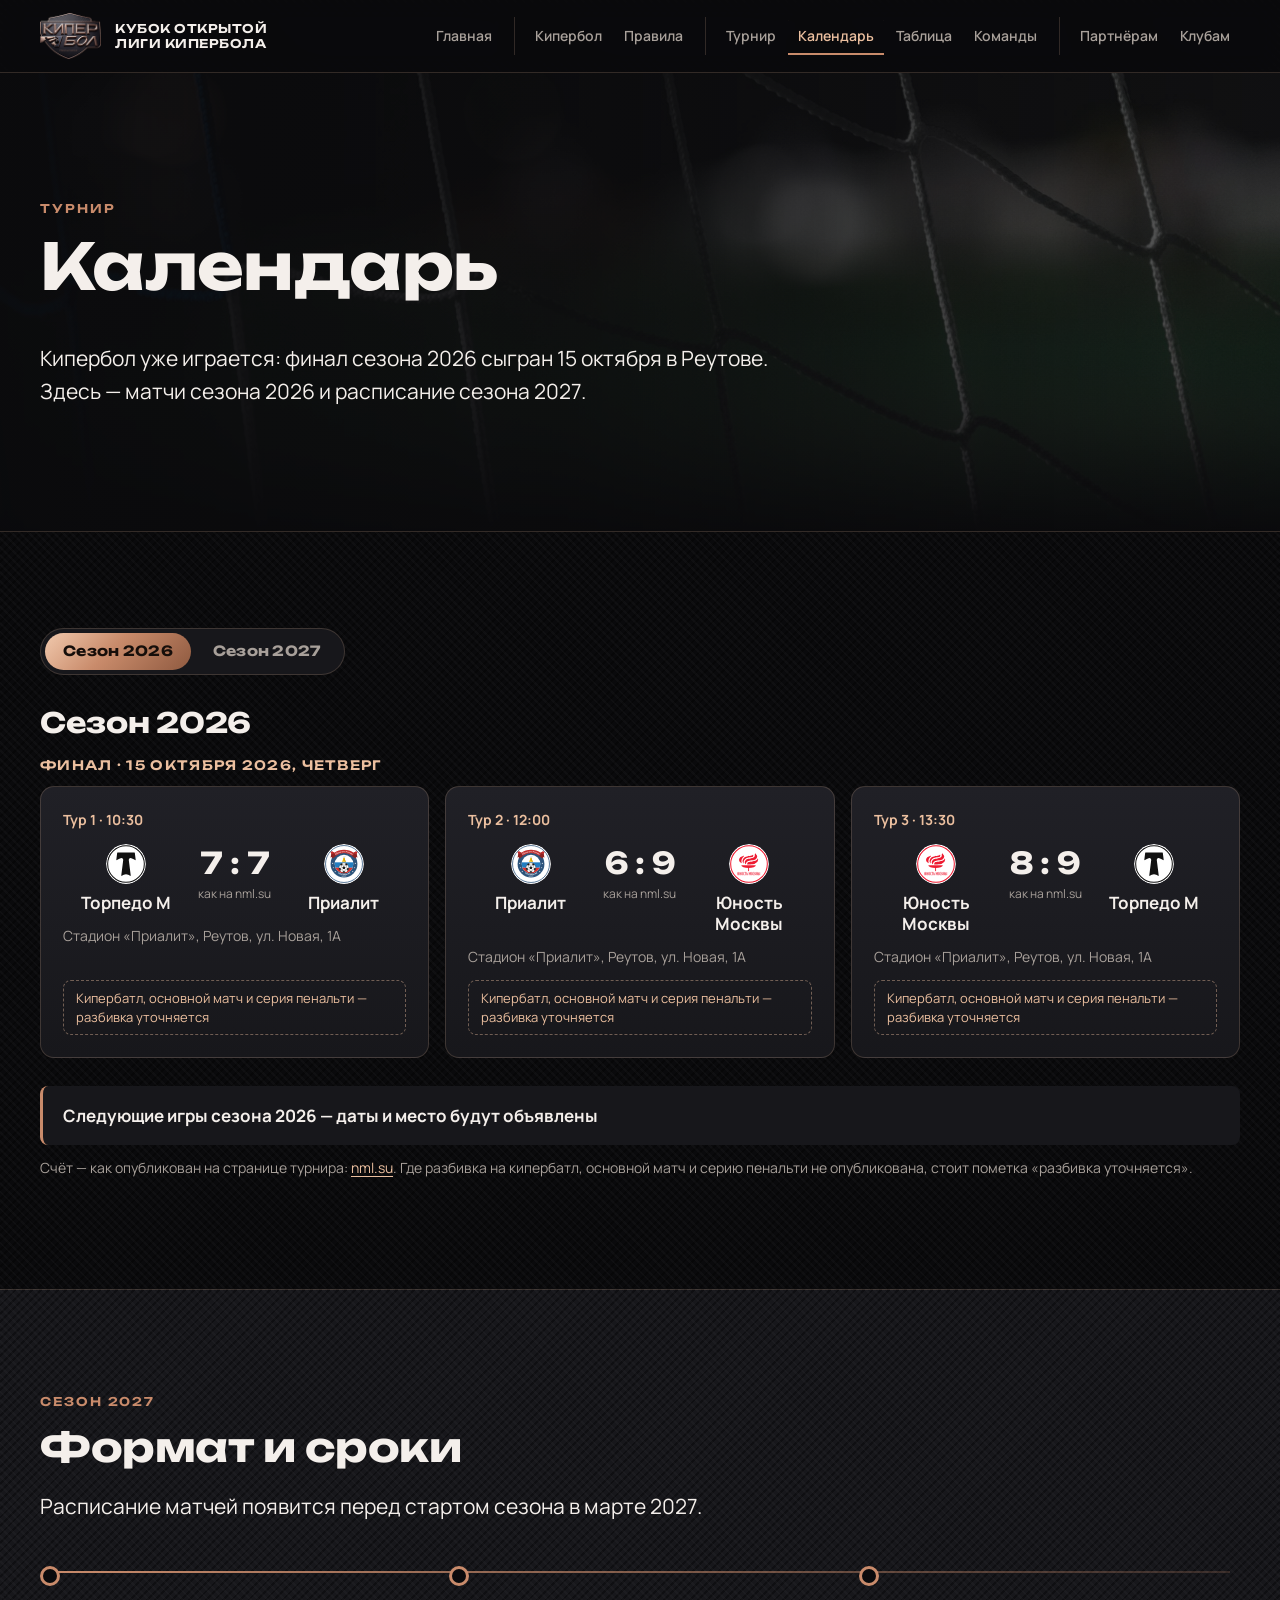
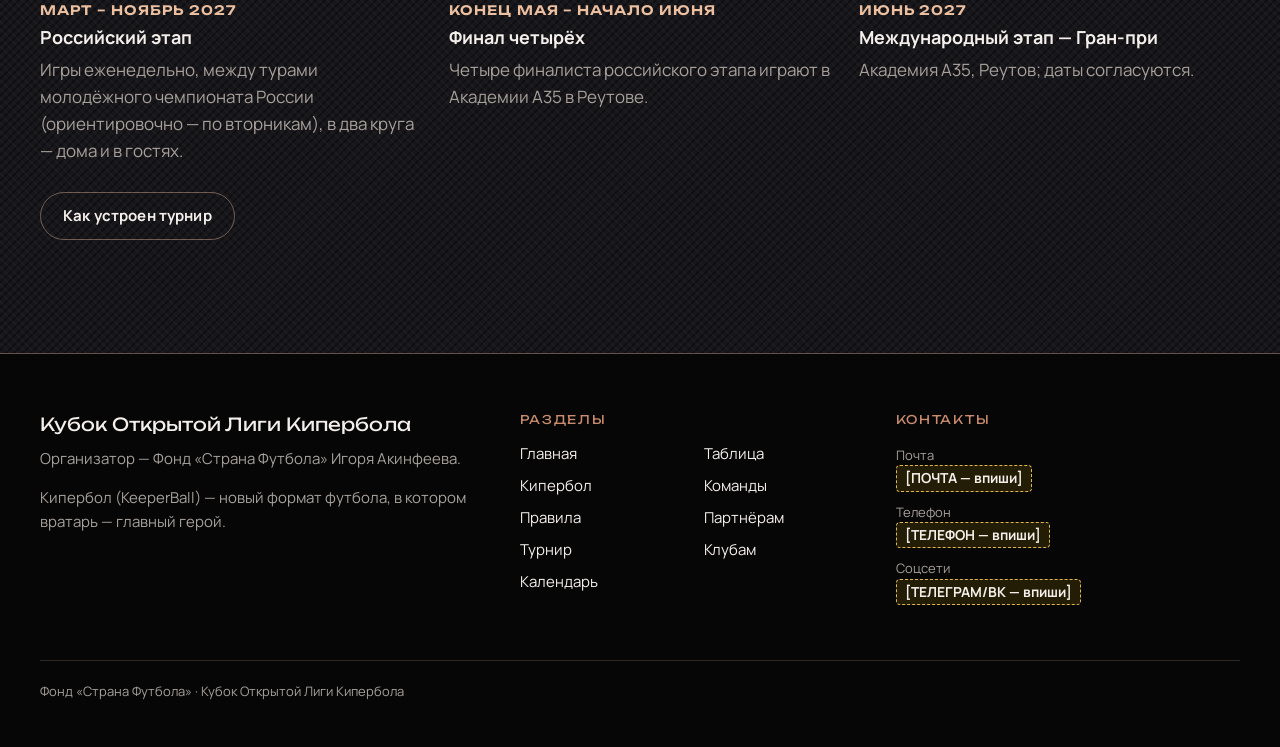
==== kalendar.html @ 888daa59 "Сайт турнира «Кубок Открытой Лиги Кипербола»" ====
<!doctype html>
<html lang="ru">
<head>
  <meta charset="utf-8">
  <meta name="viewport" content="width=device-width, initial-scale=1">
  <title>Календарь | Кубок Открытой Лиги Кипербола</title>
  <meta name="description" content="Календарь матчей: сезон 2026 — финал 15 октября 2026 в Реутове; сезон 2027 — российский этап с марта 2027.">
  <meta name="theme-color" content="#0a0a0c">
  <link rel="icon" type="image/png" href="assets/brand/favicon.png">
  <link rel="preconnect" href="https://fonts.googleapis.com">
  <link rel="preconnect" href="https://fonts.gstatic.com" crossorigin>
  <link rel="stylesheet" href="https://fonts.googleapis.com/css2?family=Manrope:wght@400;500;600;700;800&family=Unbounded:wght@500;600;700&display=swap">
  <link rel="stylesheet" href="assets/css/site.css">
  <link rel="stylesheet" href="assets/css/pages/kalendar.css">
  <script>document.documentElement.classList.add("js");</script>
</head>
<body>
<a class="skip-link" href="#main">К содержимому</a>
<!-- header:start -->
<header class="site-header">
  <div class="wrap site-header__inner">
    <a class="site-brand" href="index.html">
      <img src="assets/brand/shield-small.png" alt="Кипербол" width="61" height="46">
      <span class="site-brand__text">Кубок Открытой<br>Лиги Кипербола</span>
    </a>
    <button class="site-nav__toggle" type="button" aria-expanded="false" aria-controls="site-nav">
      <span class="site-nav__toggle-icon" aria-hidden="true"></span>
      <span>Меню</span>
    </button>
    <nav class="site-nav" id="site-nav" aria-label="Основное меню">
      <ul class="site-nav__list">
        <li><a href="index.html">Главная</a></li>
        <li class="site-nav__label" aria-hidden="true">Кипербол: концепция и правила</li>
        <li class="site-nav__group-start"><a href="kiperbol.html">Кипербол</a></li>
        <li><a href="pravila.html">Правила</a></li>
        <li class="site-nav__label" aria-hidden="true">Турнир</li>
        <li class="site-nav__group-start"><a href="turnir.html">Турнир</a></li>
        <li><a href="kalendar.html" aria-current="page">Календарь</a></li>
        <li><a href="tablitsa.html">Таблица</a></li>
        <li><a href="komandy.html">Команды</a></li>
        <li class="site-nav__label" aria-hidden="true">Партнёрам и клубам</li>
        <li class="site-nav__group-start"><a href="partneram.html">Партнёрам</a></li>
        <li><a href="klubam.html">Клубам</a></li>
      </ul>
    </nav>
  </div>
</header>
<!-- header:end -->

<main id="main">

  <section class="page-hero">
    <div class="page-hero__media">
      <img src="assets/photos/goal-net.jpg" alt="Футбольные ворота и сетка" width="1920" height="1280">
    </div>
    <div class="wrap">
      <p class="eyebrow">Турнир</p>
      <h1>Календарь</h1>
      <p class="lead">Кипербол уже играется: финал сезона 2026 сыгран 15 октября в Реутове. Здесь — матчи сезона 2026 и расписание сезона 2027.</p>
    </div>
  </section>

  <section class="section" aria-labelledby="calendar-title">
    <div class="wrap">
      <h2 class="visually-hidden" id="calendar-title">Матчи по сезонам</h2>
      <div class="season-switch-slot" id="season-switch"></div>
      <div class="calendar" id="calendar" aria-live="polite">
        <noscript><p class="empty-state"><strong>Нужен JavaScript</strong>Для отображения календаря включите JavaScript в браузере.</p></noscript>
      </div>
    </div>
  </section>

  <section class="section section--surface" aria-labelledby="format-title">
    <div class="wrap">
      <div class="section__head">
        <p class="eyebrow">Сезон 2027</p>
        <h2 class="section__title" id="format-title">Формат и сроки</h2>
        <p class="lead">Расписание матчей появится перед стартом сезона в марте 2027.</p>
      </div>
      <ol class="timeline timeline--row" style="--steps: 3">
        <li class="timeline__item">
          <span class="timeline__date">Март – ноябрь 2027</span>
          <span class="timeline__title">Российский этап</span>
          <p class="timeline__text">Игры еженедельно, между турами молодёжного чемпионата России (ориентировочно — по вторникам), в два круга — дома и в гостях.</p>
        </li>
        <li class="timeline__item">
          <span class="timeline__date">Конец мая – начало июня</span>
          <span class="timeline__title">Финал четырёх</span>
          <p class="timeline__text">Четыре финалиста российского этапа играют в Академии А35 в Реутове.</p>
        </li>
        <li class="timeline__item">
          <span class="timeline__date">Июнь 2027</span>
          <span class="timeline__title">Международный этап — Гран-при</span>
          <p class="timeline__text">Академия А35, Реутов; даты согласуются.</p>
        </li>
      </ol>
      <p class="section__more"><a class="btn btn--ghost" href="turnir.html">Как устроен турнир</a></p>
    </div>
  </section>

</main>

<!-- footer:start -->
<footer class="site-footer">
  <div class="wrap">
    <div class="site-footer__grid">
      <div>
        <p class="site-footer__title">Кубок Открытой Лиги Кипербола</p>
        <p>Организатор — Фонд «Страна Футбола» Игоря Акинфеева.</p>
        <p>Кипербол (KeeperBall) — новый формат футбола, в котором вратарь — главный герой.</p>
      </div>
      <nav aria-label="Меню в подвале">
        <p class="site-footer__heading">Разделы</p>
        <ul class="site-footer__menu">
          <li><a href="index.html">Главная</a></li>
          <li><a href="kiperbol.html">Кипербол</a></li>
          <li><a href="pravila.html">Правила</a></li>
          <li><a href="turnir.html">Турнир</a></li>
          <li><a href="kalendar.html">Календарь</a></li>
          <li><a href="tablitsa.html">Таблица</a></li>
          <li><a href="komandy.html">Команды</a></li>
          <li><a href="partneram.html">Партнёрам</a></li>
          <li><a href="klubam.html">Клубам</a></li>
        </ul>
      </nav>
      <div>
        <p class="site-footer__heading">Контакты</p>
        <dl class="site-footer__contacts">
          <dt>Почта</dt>
          <dd><a data-contact="email" class="placeholder">[ПОЧТА — впиши]</a></dd>
          <dt>Телефон</dt>
          <dd><a data-contact="phone" class="placeholder">[ТЕЛЕФОН — впиши]</a></dd>
          <dt>Соцсети</dt>
          <dd><a data-contact="social" class="placeholder">[ТЕЛЕГРАМ/ВК — впиши]</a></dd>
        </dl>
      </div>
    </div>
    <p class="site-footer__bottom">Фонд «Страна Футбола» · Кубок Открытой Лиги Кипербола</p>
  </div>
</footer>
<!-- footer:end -->

<script src="data/site-data.js"></script>
<script src="assets/js/site.js"></script>
<script src="assets/js/tournament.js"></script>
<script>
(function () {
  if (!window.KB || !KB.initSeasonView) return;
  KB.initSeasonView(document.getElementById("season-switch"), document.getElementById("calendar"), function (box, season) {
    var body = KB.el("div");
    box.appendChild(KB.el("h3", { class: "calendar__season" }, season.title));
    box.appendChild(body);
    KB.renderCalendar(body, season);
  });
})();
</script>
</body>
</html>
---- assets/css/site.css ----
/* ==========================================================================
   Кубок Открытой Лиги Кипербола — общий стиль сайта
   «Чёрный карбон + медь (розовое золото)».
   Страницы пользуются только токенами и классами отсюда; свои стили —
   в assets/css/pages/<страница>.css (подключается после этого файла).
   ========================================================================== */

/* ---------- Токены ---------- */
:root {
  --c-bg: #0a0a0c;
  --c-surface: #17171b;
  --c-surface-2: #202026;
  --c-copper: #c98b6b;
  --c-copper-light: #ebbf9f;
  --c-copper-dark: #8f5a40;
  --c-text: #f4efeb;
  --c-muted: #a8a09a;
  --c-line: rgba(235, 191, 159, 0.18);
  --c-line-strong: rgba(235, 191, 159, 0.42);
  --c-on-copper: #160e0a;

  --g-copper: linear-gradient(135deg, #f1c9ad 0%, #c98b6b 45%, #8f5a40 100%);
  --g-carbon:
    repeating-linear-gradient(45deg, rgba(255,255,255,0.025) 0 2px, transparent 2px 6px),
    repeating-linear-gradient(-45deg, rgba(0,0,0,0.35) 0 2px, transparent 2px 6px);

  --font-display: "Unbounded", "Arial Black", "Helvetica Neue", Arial, sans-serif;
  --font-body: "Manrope", -apple-system, BlinkMacSystemFont, "Segoe UI", Roboto, Arial, sans-serif;

  --wrap: 1200px;
  --gutter: clamp(16px, 4vw, 40px);
  --radius: 14px;
  --radius-sm: 8px;
  --header-h: 72px;
  --shadow: 0 18px 40px rgba(0, 0, 0, 0.45);
}

/* ---------- База ---------- */
*, *::before, *::after { box-sizing: border-box; }

html {
  -webkit-text-size-adjust: 100%;
  scroll-behavior: smooth;
  scroll-padding-top: calc(var(--header-h) + 16px);
}

body {
  margin: 0;
  min-height: 100vh;
  background-color: var(--c-bg);
  background-image: var(--g-carbon);
  color: var(--c-text);
  font-family: var(--font-body);
  font-size: 17px;
  line-height: 1.6;
}

img, svg { max-width: 100%; height: auto; }
img { display: block; }

a { color: var(--c-copper-light); text-underline-offset: 3px; }
a:hover { color: #fff; }
:focus-visible { outline: 2px solid var(--c-copper-light); outline-offset: 3px; border-radius: 4px; }

h1, h2, h3, h4 {
  font-family: var(--font-display);
  font-weight: 700;
  line-height: 1.15;
  margin: 0 0 0.6em;
  letter-spacing: -0.01em;
  overflow-wrap: break-word;
}
h1 { font-size: clamp(30px, 6vw, 64px); }
h2 { font-size: clamp(24px, 3.6vw, 40px); }
h3 { font-size: clamp(18px, 2vw, 22px); }
p { margin: 0 0 1em; }
ul, ol { padding-left: 1.2em; }

.skip-link {
  position: absolute; left: 16px; top: -60px; z-index: 100;
  padding: 10px 16px; background: var(--c-copper); color: var(--c-on-copper);
  border-radius: var(--radius-sm); text-decoration: none; font-weight: 700;
}
.skip-link:focus { top: 12px; }

.visually-hidden {
  position: absolute !important; width: 1px; height: 1px; overflow: hidden;
  clip: rect(0 0 0 0); white-space: nowrap;
}

/* ---------- Каркас ---------- */
.wrap {
  width: 100%;
  max-width: calc(var(--wrap) + 2 * var(--gutter));
  margin: 0 auto;
  padding-left: var(--gutter);
  padding-right: var(--gutter);
}

.section { padding: clamp(48px, 8vw, 96px) 0; position: relative; }
.section + .section { border-top: 1px solid var(--c-line); }
.section--surface { background: var(--c-surface); background-image: var(--g-carbon); }
.section__title { margin-bottom: 0.5em; }
.section__head { max-width: 760px; margin-bottom: clamp(24px, 4vw, 40px); }
.section__more { margin-top: 28px; }

.eyebrow {
  display: inline-block;
  margin: 0 0 12px;
  font-family: var(--font-display);
  font-size: 12px;
  font-weight: 600;
  letter-spacing: 0.16em;
  text-transform: uppercase;
  color: var(--c-copper);
}

.lead { font-size: clamp(18px, 2vw, 21px); line-height: 1.55; color: var(--c-text); max-width: 760px; }
.muted { color: var(--c-muted); }
.nowrap { white-space: nowrap; }
.copper { color: var(--c-copper-light); }

/* ---------- Шапка ---------- */
.site-header {
  position: sticky; top: 0; z-index: 50;
  background: rgba(10, 10, 12, 0.92);
  -webkit-backdrop-filter: blur(10px);
  backdrop-filter: blur(10px);
  border-bottom: 1px solid var(--c-line);
}
.site-header__inner {
  display: flex; align-items: center; gap: 20px;
  min-height: var(--header-h);
}
.site-brand {
  display: flex; align-items: center; gap: 14px;
  flex-shrink: 0;
  color: var(--c-text); text-decoration: none;
}
.site-brand img { display: block; width: auto; height: 46px; flex-shrink: 0; }
.site-brand__text {
  font-family: var(--font-display); font-size: 12px; font-weight: 600;
  line-height: 1.25; letter-spacing: 0.04em; text-transform: uppercase;
}
.site-brand:hover { color: var(--c-copper-light); }

.site-nav { margin-left: auto; }
.site-nav__list {
  display: flex; align-items: center; flex-wrap: wrap; justify-content: flex-end;
  gap: 2px; margin: 0; padding: 0; list-style: none;
}
.site-nav__list a {
  display: block; padding: 8px 10px; border-radius: 6px;
  color: var(--c-muted); text-decoration: none;
  font-size: 14px; font-weight: 600; white-space: nowrap;
}
.site-nav__list a:hover { color: var(--c-text); background: var(--c-surface-2); }
.site-nav__list a[aria-current="page"] { color: var(--c-copper-light); box-shadow: inset 0 -2px 0 var(--c-copper); border-radius: 6px 6px 0 0; }
.site-nav__group-start { margin-left: 10px; padding-left: 10px; border-left: 1px solid var(--c-line); }
.site-nav__label { display: none; }

.site-nav__toggle {
  display: none;
  margin-left: auto;
  align-items: center; gap: 10px;
  min-height: 44px; padding: 8px 14px;
  background: transparent; color: var(--c-text);
  border: 1px solid var(--c-line-strong); border-radius: var(--radius-sm);
  font: 600 14px/1 var(--font-body); cursor: pointer;
}
.site-nav__toggle-icon,
.site-nav__toggle-icon::before,
.site-nav__toggle-icon::after {
  display: block; width: 18px; height: 2px; background: currentColor; border-radius: 2px;
  transition: transform 0.2s ease, opacity 0.2s ease;
}
.site-nav__toggle-icon { position: relative; }
.site-nav__toggle-icon::before, .site-nav__toggle-icon::after { content: ""; position: absolute; left: 0; }
.site-nav__toggle-icon::before { top: -6px; }
.site-nav__toggle-icon::after { top: 6px; }
.site-nav__toggle[aria-expanded="true"] .site-nav__toggle-icon { background: transparent; }
.site-nav__toggle[aria-expanded="true"] .site-nav__toggle-icon::before { transform: translateY(6px) rotate(45deg); }
.site-nav__toggle[aria-expanded="true"] .site-nav__toggle-icon::after { transform: translateY(-6px) rotate(-45deg); }

@media (max-width: 1180px) {
  .site-brand__text { display: none; }
}

/* Меню сворачивается в кнопку. Без JS (.js нет на <html>) меню остаётся раскрытым списком. */
@media (max-width: 980px) {
  .js .site-nav__toggle { display: inline-flex; }
  .site-brand__text { display: block; }
  .site-header__inner { flex-wrap: wrap; }
  .site-nav { width: 100%; margin-left: 0; }
  .js .site-nav { display: none; padding-bottom: 16px; }
  .js .site-nav.is-open { display: block; }
  .site-nav__list { display: block; }
  .site-nav__list a { padding: 12px 8px; font-size: 16px; border-bottom: 1px solid var(--c-line); border-radius: 0; }
  .site-nav__list a[aria-current="page"] { box-shadow: inset 3px 0 0 var(--c-copper); padding-left: 14px; border-radius: 0; }
  .site-nav__group-start { margin: 0; padding: 0; border: 0; }
  .site-nav__label {
    display: block; padding: 18px 8px 6px;
    font-family: var(--font-display); font-size: 11px; letter-spacing: 0.16em;
    text-transform: uppercase; color: var(--c-copper);
  }
}
@media (max-width: 420px) {
  .site-brand__text { font-size: 10px; }
  .site-brand img { height: 38px; }
}

/* ---------- Первый экран страницы ---------- */
.page-hero {
  position: relative;
  overflow: hidden;
  padding: clamp(56px, 10vw, 120px) 0 clamp(48px, 8vw, 96px);
  background-color: var(--c-bg);
  border-bottom: 1px solid var(--c-line);
  isolation: isolate;
}
.page-hero__media {
  position: absolute; inset: 0; z-index: -2;
  background-color: #121214;
}
.page-hero__media img { width: 100%; height: 100%; object-fit: cover; opacity: 0.55; }
.page-hero::after {
  content: ""; position: absolute; inset: 0; z-index: -1;
  background:
    linear-gradient(90deg, rgba(10,10,12,0.96) 0%, rgba(10,10,12,0.82) 45%, rgba(10,10,12,0.35) 100%),
    linear-gradient(0deg, rgba(10,10,12,1) 0%, rgba(10,10,12,0) 40%);
}
.page-hero h1 { max-width: 16ch; }
.page-hero .lead { margin-bottom: 28px; }
.page-hero__actions { display: flex; flex-wrap: wrap; gap: 12px; }

/* ---------- Сетка ---------- */
.grid { display: grid; gap: clamp(16px, 2.4vw, 28px); grid-template-columns: 1fr; }
@media (min-width: 640px) {
  .grid--2, .grid--3, .grid--4 { grid-template-columns: repeat(2, minmax(0, 1fr)); }
}
@media (min-width: 980px) {
  .grid--3 { grid-template-columns: repeat(3, minmax(0, 1fr)); }
  .grid--4 { grid-template-columns: repeat(4, minmax(0, 1fr)); }
}

/* ---------- Карточка ---------- */
.card {
  position: relative;
  display: flex; flex-direction: column;
  padding: clamp(20px, 2.6vw, 30px);
  background: linear-gradient(180deg, var(--c-surface-2), var(--c-surface));
  border: 1px solid var(--c-line);
  border-radius: var(--radius);
  min-width: 0;
}
.card::before {
  content: ""; position: absolute; left: 0; top: 0; right: 0; height: 2px;
  background: var(--g-copper); border-radius: var(--radius) var(--radius) 0 0; opacity: 0.8;
}
.card__title { font-size: clamp(18px, 2vw, 21px); margin-bottom: 10px; }
.card__text { color: var(--c-muted); margin: 0 0 12px; }
.card__text:last-child { margin-bottom: 0; }
.card__link { margin-top: auto; padding-top: 12px; font-weight: 700; text-decoration: none; }
.card__link::after { content: " →"; }
.card ul { margin: 0 0 12px; color: var(--c-muted); }
a.card { text-decoration: none; color: inherit; transition: transform 0.2s ease, border-color 0.2s ease; }
a.card:hover { transform: translateY(-3px); border-color: var(--c-line-strong); }

/* ---------- Крупная цифра ---------- */
.stat { display: flex; flex-direction: column; gap: 6px; }
.stat__value {
  font-family: var(--font-display); font-weight: 700;
  font-size: clamp(36px, 6vw, 64px); line-height: 1;
  background: var(--g-copper); -webkit-background-clip: text; background-clip: text;
  color: var(--c-copper-light); -webkit-text-fill-color: transparent;
}
.stat__label { color: var(--c-muted); font-size: 15px; }

/* ---------- Паспорт (dl.facts > div > dt + dd) ---------- */
.facts { margin: 0; border-top: 1px solid var(--c-line); }
.facts > div {
  display: grid; grid-template-columns: minmax(120px, 34%) 1fr; gap: 16px;
  padding: 14px 0; border-bottom: 1px solid var(--c-line);
}
.facts dt { color: var(--c-muted); font-size: 15px; }
.facts dd { margin: 0; font-weight: 600; }
@media (max-width: 520px) {
  .facts > div { grid-template-columns: 1fr; gap: 2px; }
}

/* ---------- Выноска ---------- */
.callout {
  position: relative;
  margin: 0;
  padding: clamp(24px, 4vw, 44px);
  background: var(--c-surface);
  background-image: var(--g-carbon);
  border: 1px solid var(--c-line-strong);
  border-left: 4px solid var(--c-copper);
  border-radius: var(--radius);
  font-family: var(--font-display);
  font-size: clamp(18px, 2.4vw, 26px);
  line-height: 1.35;
}
.callout p:last-child { margin-bottom: 0; }
.callout cite, .callout small { display: block; margin-top: 14px; font: 500 14px/1.4 var(--font-body); color: var(--c-muted); font-style: normal; }

/* ---------- Шкала / таймлайн ---------- */
.timeline { list-style: none; margin: 0; padding: 0; position: relative; display: grid; gap: 18px; }
.timeline::before {
  content: ""; position: absolute; left: 9px; top: 6px; bottom: 6px; width: 2px;
  background: linear-gradient(180deg, var(--c-copper), rgba(201,139,107,0.15));
}
.timeline__item { position: relative; padding-left: 40px; }
.timeline__item::before {
  content: ""; position: absolute; left: 0; top: 4px; width: 20px; height: 20px;
  border-radius: 50%; background: var(--c-bg); border: 3px solid var(--c-copper);
}
.timeline__date {
  display: block; font-family: var(--font-display); font-size: 13px; font-weight: 600;
  letter-spacing: 0.08em; text-transform: uppercase; color: var(--c-copper-light);
}
.timeline__title { display: block; font-weight: 700; font-size: 18px; margin: 2px 0 4px; }
.timeline__text { color: var(--c-muted); margin: 0; }
@media (min-width: 980px) {
  .timeline--row { grid-template-columns: repeat(var(--steps, 3), minmax(0, 1fr)); gap: 28px; }
  .timeline--row::before { left: 10px; right: 10px; top: 9px; bottom: auto; width: auto; height: 2px;
    background: linear-gradient(90deg, var(--c-copper), rgba(201,139,107,0.2)); }
  .timeline--row .timeline__item { padding-left: 0; padding-top: 38px; }
}

/* ---------- Кнопки ---------- */
.btn {
  display: inline-flex; align-items: center; justify-content: center; gap: 8px;
  min-height: 48px; padding: 12px 22px;
  border-radius: 999px; border: 1px solid transparent;
  font: 700 15px/1.2 var(--font-body); letter-spacing: 0.01em;
  text-decoration: none; cursor: pointer;
  transition: transform 0.15s ease, background 0.2s ease, color 0.2s ease;
}
.btn:hover { transform: translateY(-1px); }
.btn--primary { background: var(--g-copper); color: var(--c-on-copper); }
.btn--primary:hover { color: var(--c-on-copper); filter: brightness(1.08); }
.btn--ghost { background: transparent; color: var(--c-text); border-color: var(--c-line-strong); }
.btn--ghost:hover { border-color: var(--c-copper); color: var(--c-copper-light); }

/* ---------- Мелкое ---------- */
.note { font-size: 14px; color: var(--c-muted); margin-top: 12px; }
.note::before { content: "* "; color: var(--c-copper); }
.note--plain::before { content: none; }

.placeholder {
  display: inline-block;
  padding: 1px 8px;
  background: rgba(255, 196, 0, 0.12);
  border: 1px dashed #e0b84a;
  border-radius: 4px;
  color: #ffd76a;
  font-weight: 700;
  font-size: 0.92em;
}

.empty-state {
  padding: clamp(28px, 5vw, 48px);
  text-align: center;
  background: var(--c-surface);
  border: 1px dashed var(--c-line-strong);
  border-radius: var(--radius);
  color: var(--c-muted);
}
.empty-state strong { display: block; margin-bottom: 6px; color: var(--c-text); font-family: var(--font-display); font-size: 18px; }

.team-mark {
  display: inline-flex; align-items: center; justify-content: center; flex-shrink: 0;
  width: 48px; height: 48px; border-radius: 50%;
  background: var(--c-surface-2); border: 2px solid var(--c-copper);
  color: var(--c-copper-light); font: 700 15px/1 var(--font-display); letter-spacing: 0.02em;
}

.chips { display: flex; flex-wrap: wrap; gap: 8px; list-style: none; margin: 0; padding: 0; }
.chips li {
  padding: 6px 12px; border: 1px solid var(--c-line-strong); border-radius: 999px;
  font-size: 14px; font-weight: 600; color: var(--c-text);
}

/* ---------- Таблица данных ---------- */
.table-scroll { overflow-x: auto; -webkit-overflow-scrolling: touch; border-radius: var(--radius); border: 1px solid var(--c-line); }
.table { width: 100%; border-collapse: collapse; font-size: 15px; background: var(--c-surface); }
.table th, .table td { padding: 12px 14px; text-align: left; border-bottom: 1px solid var(--c-line); vertical-align: middle; }
.table th {
  font-family: var(--font-display); font-size: 11px; font-weight: 600;
  letter-spacing: 0.1em; text-transform: uppercase; color: var(--c-copper);
  background: var(--c-surface-2); white-space: nowrap;
}
.table tbody tr:last-child td { border-bottom: 0; }
.table tbody tr:hover { background: rgba(255, 255, 255, 0.025); }
.table .num { text-align: center; font-variant-numeric: tabular-nums; }

/* ---------- Подвал ---------- */
.site-footer {
  margin-top: 0;
  padding: 56px 0 32px;
  background: #060607;
  border-top: 1px solid var(--c-line-strong);
  color: var(--c-muted);
  font-size: 15px;
}
.site-footer__grid { display: grid; gap: 32px; grid-template-columns: 1fr; }
@media (min-width: 760px) { .site-footer__grid { grid-template-columns: 1.3fr 1fr 1fr; } }
.site-footer__title { font-family: var(--font-display); font-size: 18px; color: var(--c-text); margin: 0 0 8px; }
.site-footer__heading {
  font-family: var(--font-display); font-size: 12px; letter-spacing: 0.14em; text-transform: uppercase;
  color: var(--c-copper); margin: 0 0 12px;
}
.site-footer ul { list-style: none; margin: 0; padding: 0; }
.site-footer li { margin-bottom: 8px; }
.site-footer a { color: var(--c-text); text-decoration: none; }
.site-footer a:hover { color: var(--c-copper-light); }
.site-footer__menu { columns: 2; column-gap: 24px; }
.site-footer__contacts dt { font-size: 13px; color: var(--c-muted); }
.site-footer__contacts dd { margin: 0 0 10px; overflow-wrap: anywhere; }
.site-footer__bottom { margin-top: 40px; padding-top: 20px; border-top: 1px solid var(--c-line); font-size: 13px; }


/* ---------- Главная (index.html) ---------- */
.home-hero { padding-top: clamp(40px, 7vw, 96px); }
.home-hero__inner { display: grid; gap: 32px; align-items: center; }
@media (min-width: 980px) { .home-hero__inner { grid-template-columns: minmax(0, 1.25fr) minmax(0, 0.75fr); } }
.home-hero__logo img {
  width: 100%; max-width: 440px; margin: 0 auto;
  filter: drop-shadow(0 18px 22px rgba(0,0,0,.7)) drop-shadow(0 0 36px rgba(196,120,80,.35));
}
@media (max-width: 979px) { .home-hero__logo { order: -1; } .home-hero__logo img { max-width: 300px; margin: 0; } }
.home-hero__stages {
  list-style: none; margin: 0 0 28px; padding: 0;
  display: grid; gap: 12px; grid-template-columns: 1fr; max-width: 640px;
}
@media (min-width: 560px) { .home-hero__stages { grid-template-columns: 1fr 1fr; } }
.home-hero__stages li {
  padding: 14px 16px; border: 1px solid var(--c-line-strong); border-radius: var(--radius-sm);
  background: rgba(23, 23, 27, 0.72);
}
.home-hero__stage-date { display: block; font-family: var(--font-display); font-size: 13px; font-weight: 600; letter-spacing: 0.06em; text-transform: uppercase; color: var(--c-copper-light); }
.home-hero__stage-name { display: block; font-weight: 700; margin-top: 2px; }

.home-links a { color: var(--c-text); text-decoration: none; }
.home-links li:hover { border-color: var(--c-copper); }

.home-format { display: grid; gap: 16px; align-items: stretch; }
@media (min-width: 760px) { .home-format { grid-template-columns: 1fr auto 1fr; } }
.home-format__plus {
  align-self: center; justify-self: center;
  font-family: var(--font-display); font-size: 40px; color: var(--c-copper);
}
.home-format__half .stat { margin-top: auto; padding-top: 12px; flex-direction: row; align-items: baseline; gap: 12px; }
.home-format__score { margin: 24px 0 0; font-size: 18px; }

.home-teams {
  list-style: none; margin: 0; padding: 0;
  display: grid; gap: 12px; grid-template-columns: repeat(2, minmax(0, 1fr));
}
@media (min-width: 760px) { .home-teams { grid-template-columns: repeat(4, minmax(0, 1fr)); } }
.home-teams li {
  display: flex; align-items: center; gap: 12px; min-width: 0;
  padding: 12px; background: var(--c-surface); border: 1px solid var(--c-line); border-radius: var(--radius-sm);
  font-weight: 700; overflow-wrap: anywhere;
}
@media (max-width: 400px) { .home-teams .team-mark { width: 38px; height: 38px; font-size: 13px; } .home-teams li { font-size: 15px; gap: 8px; padding: 10px; } }

.home-media { overflow: hidden; isolation: isolate; background-color: var(--c-bg); }
.home-media__bg { position: absolute; inset: 0; z-index: -1; background-color: #121214; }
.home-media__bg img { width: 100%; height: 100%; object-fit: cover; opacity: 0.7; }
.home-media__bg::after { content: ""; position: absolute; inset: 0; background: linear-gradient(90deg, rgba(10,10,12,0.92) 0%, rgba(10,10,12,0.55) 60%, rgba(10,10,12,0.35) 100%); }
.home-media .callout { max-width: 820px; }

/* ---------- Печать (A4, без меню, светлый фон) ---------- */
@media print {
  @page { size: A4; margin: 16mm 14mm; }
  :root {
    --c-bg: #fff; --c-surface: #fff; --c-surface-2: #f6f1ee;
    --c-text: #111; --c-muted: #444; --c-line: #d9cfc9; --c-line-strong: #b9a79c;
    --c-copper: #9a5f43; --c-copper-light: #9a5f43;
  }
  html, body { background: #fff !important; color: #111; font-size: 11.5pt; }
  body { background-image: none !important; }
  .site-nav, .site-nav__toggle, .skip-link, .page-hero__actions, .no-print { display: none !important; }
  .site-header { position: static; background: #fff; border-bottom: 1px solid #ccc; backdrop-filter: none; }
  .site-brand { color: #111; }
  .page-hero { padding: 12mm 0 8mm; background: #fff; }
  .page-hero::after, .page-hero__media { display: none; }
  .section { padding: 8mm 0; break-inside: auto; }
  .section--surface, .callout, .card, .empty-state, .table, .table th { background: #fff !important; background-image: none !important; }
  .card, .callout, .timeline__item, .facts > div, .stat, tr { break-inside: avoid; }
  h1, h2, h3 { break-after: avoid; color: #111; }
  .stat__value { -webkit-text-fill-color: #9a5f43; color: #9a5f43; background: none; }
  .btn--primary { background: none; color: #111; border: 1px solid #999; }
  a { color: #111; }
  .site-footer { background: #fff; color: #333; border-top: 1px solid #ccc; padding: 6mm 0 0; }
  .site-footer a { color: #111; }
  .placeholder { color: #8a5a00; background: #fff6d6; }
  .home-hero__stages li, .home-teams li, .team-mark, .chips li { background: #fff !important; }
  .home-hero__logo img { filter: none; max-width: 200px; }
  .home-media__bg { display: none; }
}

@media (prefers-reduced-motion: reduce) {
  html { scroll-behavior: auto; }
  *, *::before, *::after { transition: none !important; animation: none !important; }
}
---- assets/css/pages/kalendar.css ----
/* Страница «Календарь». Только токены из site.css. */

/* Переключатель сезонов и эмблемы (повторяется в kalendar.css и tablitsa.css) */
.season-switch { display: inline-flex; flex-wrap: wrap; gap: 4px; padding: 4px; margin-bottom: clamp(20px, 3vw, 32px);
  background: var(--c-surface); border: 1px solid var(--c-line); border-radius: 999px; }
.season-switch__btn {
  appearance: none; border: 0; cursor: pointer; padding: 10px 18px; border-radius: 999px;
  background: transparent; color: var(--c-muted); font: 700 14px/1.2 var(--font-display); letter-spacing: 0.02em;
}
.season-switch__btn:hover { color: var(--c-text); }
.season-switch__btn[aria-pressed="true"] { background: var(--g-copper); color: var(--c-on-copper); }
.team-logo { display: inline-block; flex-shrink: 0; border-radius: 50%; }
.team-mark--sm { border-width: 1.5px; }

.calendar__season { font-size: clamp(20px, 2.6vw, 28px); margin-bottom: 18px; }
.calendar-round + .calendar-round { margin-top: 28px; }
.calendar-round__title {
  font: 600 13px/1.3 var(--font-display); letter-spacing: 0.1em; text-transform: uppercase;
  color: var(--c-copper-light); margin: 0 0 12px;
}

.match-list { list-style: none; margin: 0; padding: 0; display: grid; gap: 16px; }
@media (min-width: 900px) { .match-list { grid-template-columns: repeat(3, minmax(0, 1fr)); } }
.match article {
  height: 100%; display: flex; flex-direction: column; gap: 12px;
  padding: clamp(16px, 2.4vw, 22px);
  background: linear-gradient(180deg, var(--c-surface-2), var(--c-surface));
  border: 1px solid var(--c-line); border-radius: var(--radius);
}
.match__when { margin: 0; font-size: 14px; font-weight: 700; color: var(--c-copper-light); }
.match__teams { display: grid; grid-template-columns: minmax(0, 1fr) auto minmax(0, 1fr); align-items: start; gap: 10px; }
.match__team { display: flex; flex-direction: column; align-items: center; gap: 8px; text-align: center; min-width: 0; }
.match__name { font-weight: 700; line-height: 1.25; overflow-wrap: anywhere; }
.match__score { display: flex; flex-direction: column; align-items: center; padding-top: 4px; }
.match__goals { font: 700 clamp(24px, 3vw, 30px)/1 var(--font-display); white-space: nowrap; font-variant-numeric: tabular-nums; }
.match__goals--none { color: var(--c-muted); }
.match__score-label { margin-top: 6px; font-size: 12px; color: var(--c-muted); white-space: nowrap; }
.match__venue { margin: 0; font-size: 14px; color: var(--c-muted); }
.match__pending {
  margin: auto 0 0; padding: 8px 12px; font-size: 13px; line-height: 1.4;
  border: 1px dashed var(--c-line-strong); border-radius: var(--radius-sm); color: var(--c-copper-light);
}
.match__breakdown { margin: auto 0 0; display: grid; gap: 4px; font-size: 14px; }
.match__breakdown div { display: flex; justify-content: space-between; gap: 12px; border-top: 1px solid var(--c-line); padding-top: 4px; }
.match__breakdown dt { color: var(--c-muted); }
.match__breakdown dd { margin: 0; font-weight: 700; text-align: right; }

.calendar-next {
  margin: 28px 0 0; padding: 16px 20px; border-left: 3px solid var(--c-copper);
  background: var(--c-surface); border-radius: var(--radius-sm); font-weight: 700;
}

@media print {
  .season-switch { display: none; }
  .match article { background: #fff; }
}
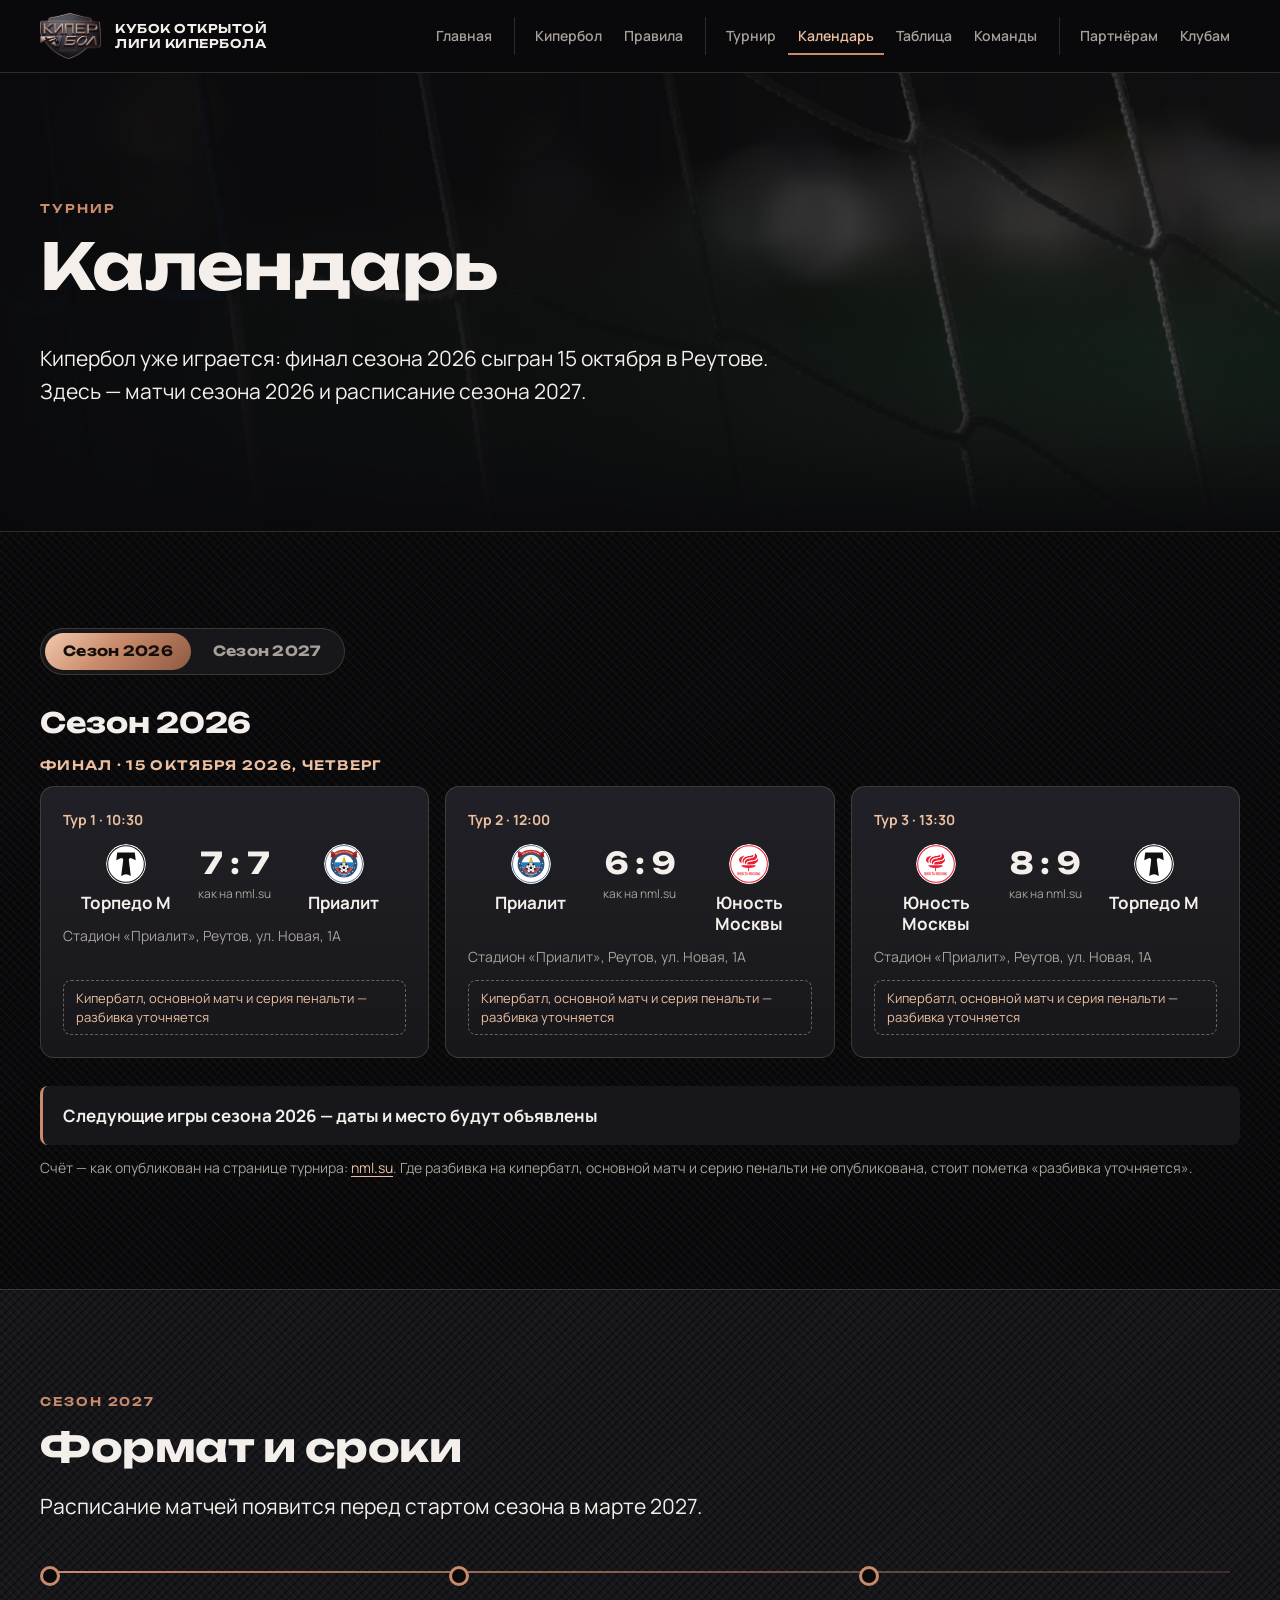
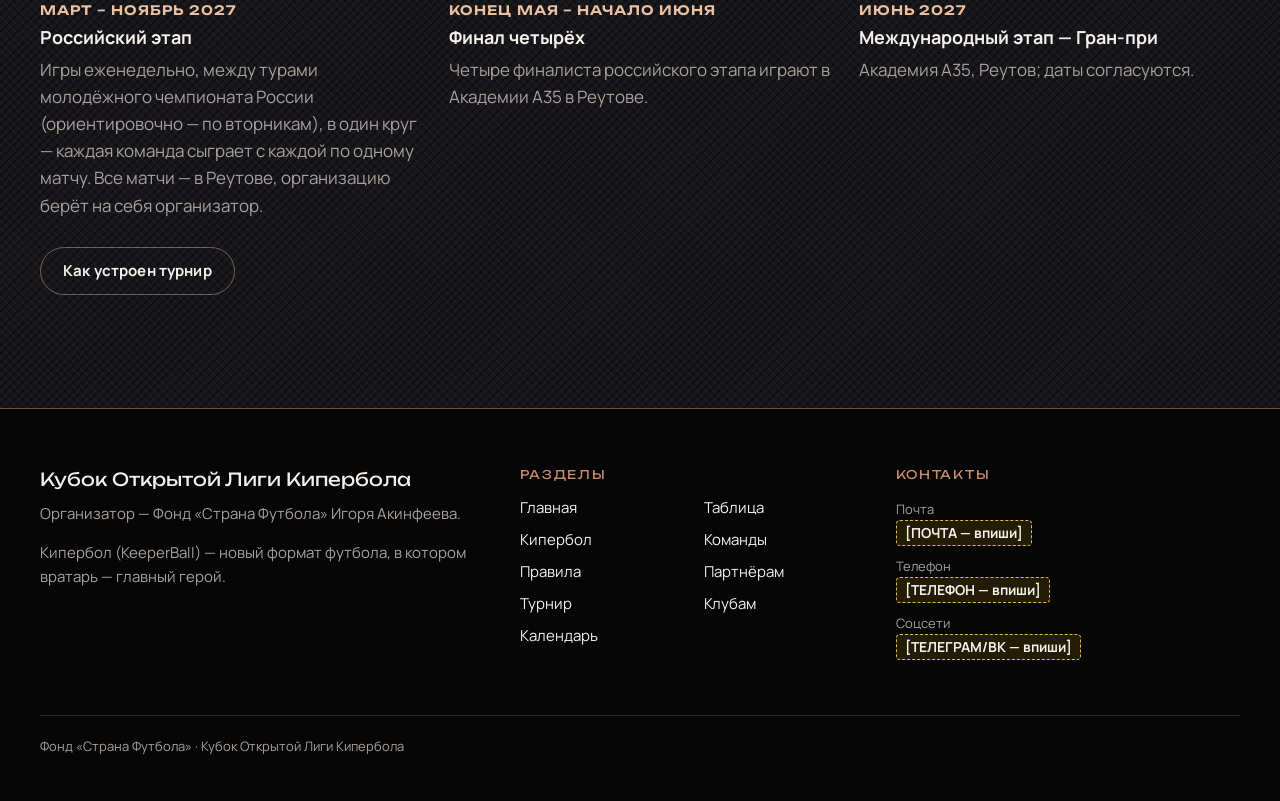
==== commit 8141db1f: "Обновление сайта: презентация для клубов, один круг, все матчи в Реутове" ====
--- a/kalendar.html
+++ b/kalendar.html
@@ -81,7 +81,7 @@
         <li class="timeline__item">
           <span class="timeline__date">Март – ноябрь 2027</span>
           <span class="timeline__title">Российский этап</span>
-          <p class="timeline__text">Игры еженедельно, между турами молодёжного чемпионата России (ориентировочно — по вторникам), в два круга — дома и в гостях.</p>
+          <p class="timeline__text">Игры еженедельно, между турами молодёжного чемпионата России (ориентировочно — по вторникам), в один круг — каждая команда сыграет с каждой по одному матчу. Все матчи — в Реутове, организацию берёт на себя организатор.</p>
         </li>
         <li class="timeline__item">
           <span class="timeline__date">Конец мая – начало июня</span>
--- a/assets/css/site.css
+++ b/assets/css/site.css
@@ -271,8 +271,7 @@
 .stat__value {
   font-family: var(--font-display); font-weight: 700;
   font-size: clamp(36px, 6vw, 64px); line-height: 1;
-  background: var(--g-copper); -webkit-background-clip: text; background-clip: text;
-  color: var(--c-copper-light); -webkit-text-fill-color: transparent;
+  color: var(--c-copper-light);
 }
 .stat__label { color: var(--c-muted); font-size: 15px; }
 
@@ -476,6 +475,13 @@
 /* ---------- Печать (A4, без меню, светлый фон) ---------- */
 @media print {
   @page { size: A4; margin: 16mm 14mm; }
+  /* В PDF — сплошной цвет вместо градиента по буквам: градиент с обрезкой
+     по глифам iOS рисует через раз (число то пропадает, то идёт плашкой). */
+  .stat__value {
+    background: none; color: var(--c-copper);
+    -webkit-background-clip: border-box; background-clip: border-box;
+    -webkit-text-fill-color: var(--c-copper);
+  }
   :root {
     --c-bg: #fff; --c-surface: #fff; --c-surface-2: #f6f1ee;
     --c-text: #111; --c-muted: #444; --c-line: #d9cfc9; --c-line-strong: #b9a79c;
@@ -507,3 +513,31 @@
   html { scroll-behavior: auto; }
   *, *::before, *::after { transition: none !important; animation: none !important; }
 }
+
+/* ---------- Эмблемы клубов 2027 (assets/teams/2027/) ---------- */
+/* Фиксированный квадрат, эмблема вписана целиком; мягкая светлая подложка —
+   одинаковая для всех, чтобы тёмно-синие эмблемы (Динамо, Чертаново) читались на тёмном фоне. */
+.team-emblem,
+img.team-logo[src*="teams/2027/"] {
+  display: inline-block; flex-shrink: 0; box-sizing: border-box;
+  object-fit: contain; border-radius: 50%;
+  background: rgba(255,255,255,0.06);
+  filter: drop-shadow(0 0 1px rgba(255,255,255,0.35));
+}
+.team-emblem { width: 48px; height: 48px; padding: 4px; }
+img.team-logo[src*="teams/2027/"] { padding: 2px; }
+@media (max-width: 400px) { .home-teams .team-emblem, .teams-grid .team-emblem { width: 40px; height: 40px; padding: 3px; } }
+.slide .teams .team-emblem { width: clamp(48px, 3vw + 24px, 72px); height: clamp(48px, 3vw + 24px, 72px); padding: 5px; }
+@media print {
+  .team-emblem, img.team-logo[src*="teams/2027/"] { background: none !important; filter: none; }
+  .slide .teams .team-emblem { background: rgba(255,255,255,0.06) !important; filter: drop-shadow(0 0 1px rgba(255,255,255,0.35)); }
+}
+/* Мастер-Сатурн — тёмно-синий шрифтовой знак: белый кружок, как в оригинале */
+img.team-emblem[src*="master-saturn"],
+img.team-logo[src*="master-saturn"] { background: #fff !important; padding: 6px; filter: none; }
+@media print {
+  img.team-emblem[src*="master-saturn"], img.team-logo[src*="master-saturn"] { background: #fff !important; }
+  /* На слайдах общее правило эмблем перебивает по весу — тёмно-синий знак
+     сливался с фоном. Белый кружок нужен именно ему. */
+  .slide .teams img.team-emblem[src*="master-saturn"] { background: #fff !important; }
+}
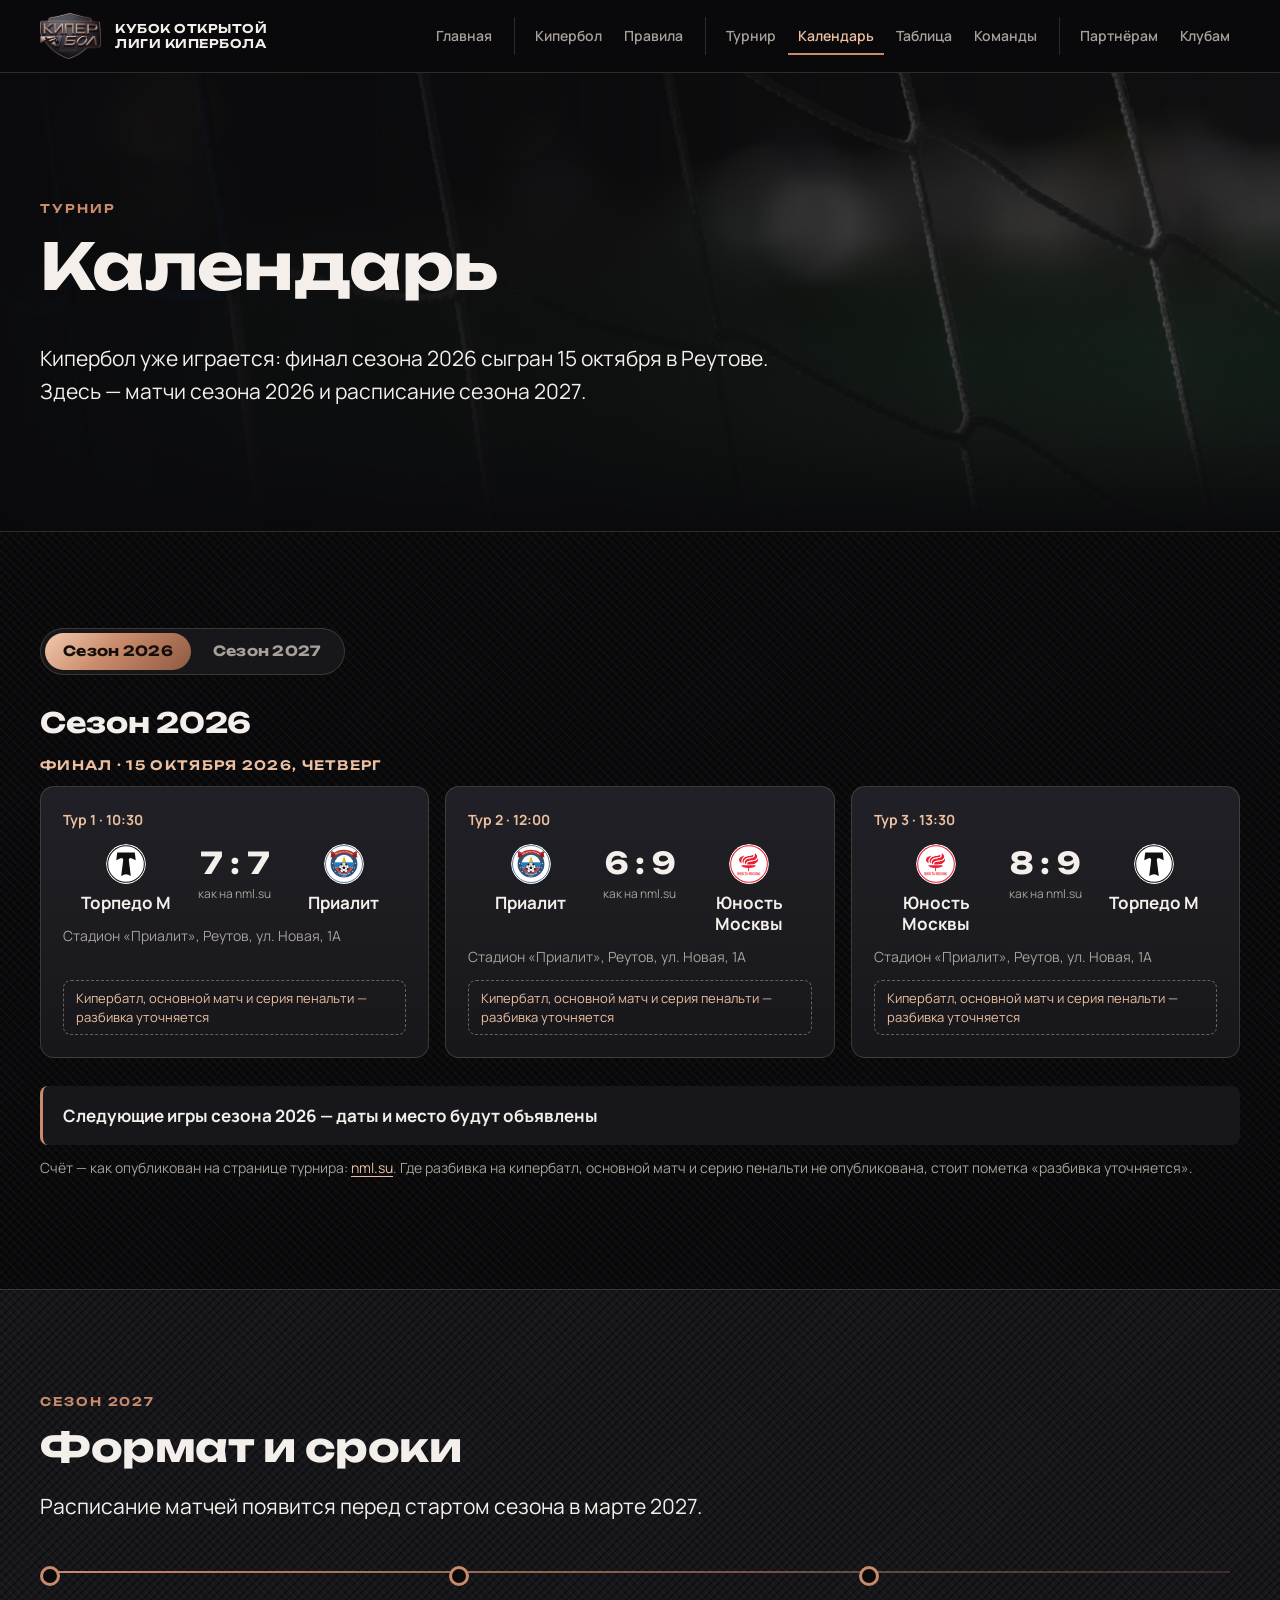
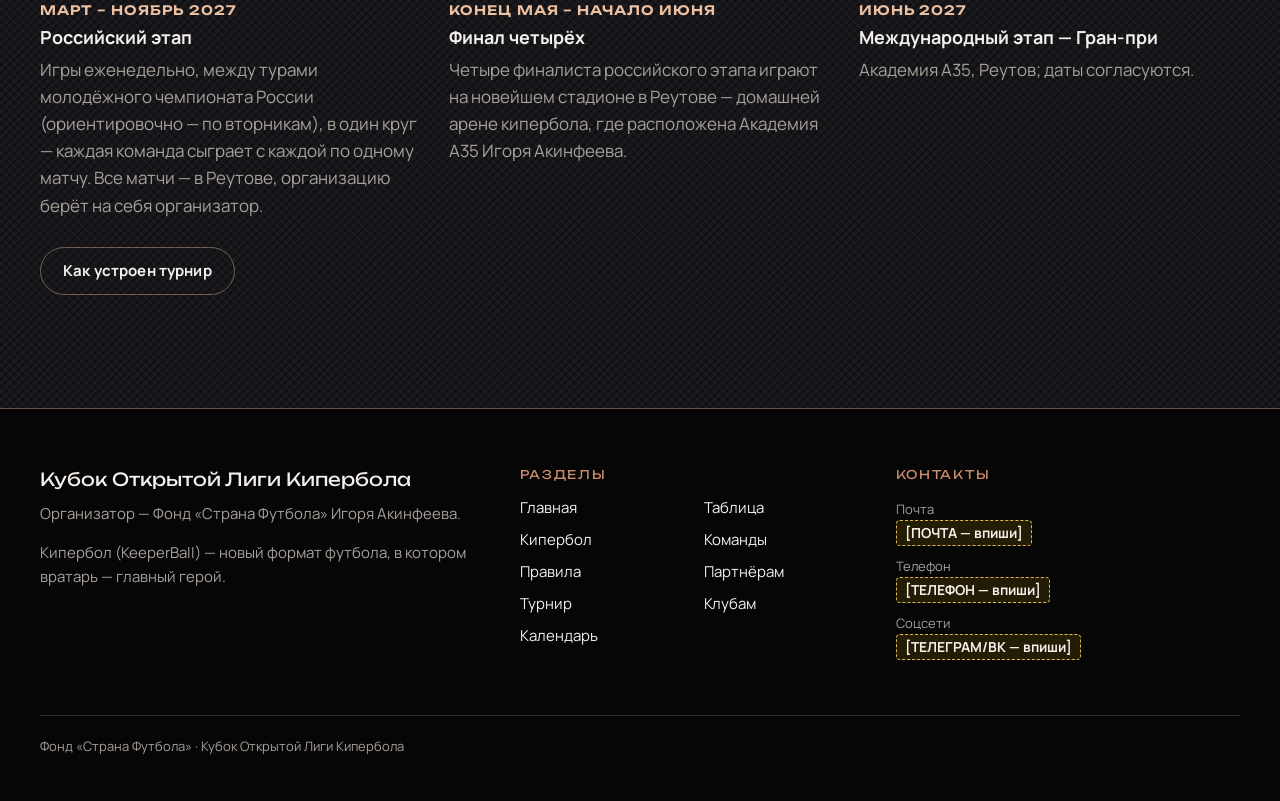
==== commit 2cb740c1: "Сайт: правки из презентации для клубов" ====
--- a/kalendar.html
+++ b/kalendar.html
@@ -86,7 +86,7 @@
         <li class="timeline__item">
           <span class="timeline__date">Конец мая – начало июня</span>
           <span class="timeline__title">Финал четырёх</span>
-          <p class="timeline__text">Четыре финалиста российского этапа играют в Академии А35 в Реутове.</p>
+          <p class="timeline__text">Четыре финалиста российского этапа играют на новейшем стадионе в Реутове — домашней арене кипербола, где расположена Академия А35 Игоря Акинфеева.</p>
         </li>
         <li class="timeline__item">
           <span class="timeline__date">Июнь 2027</span>
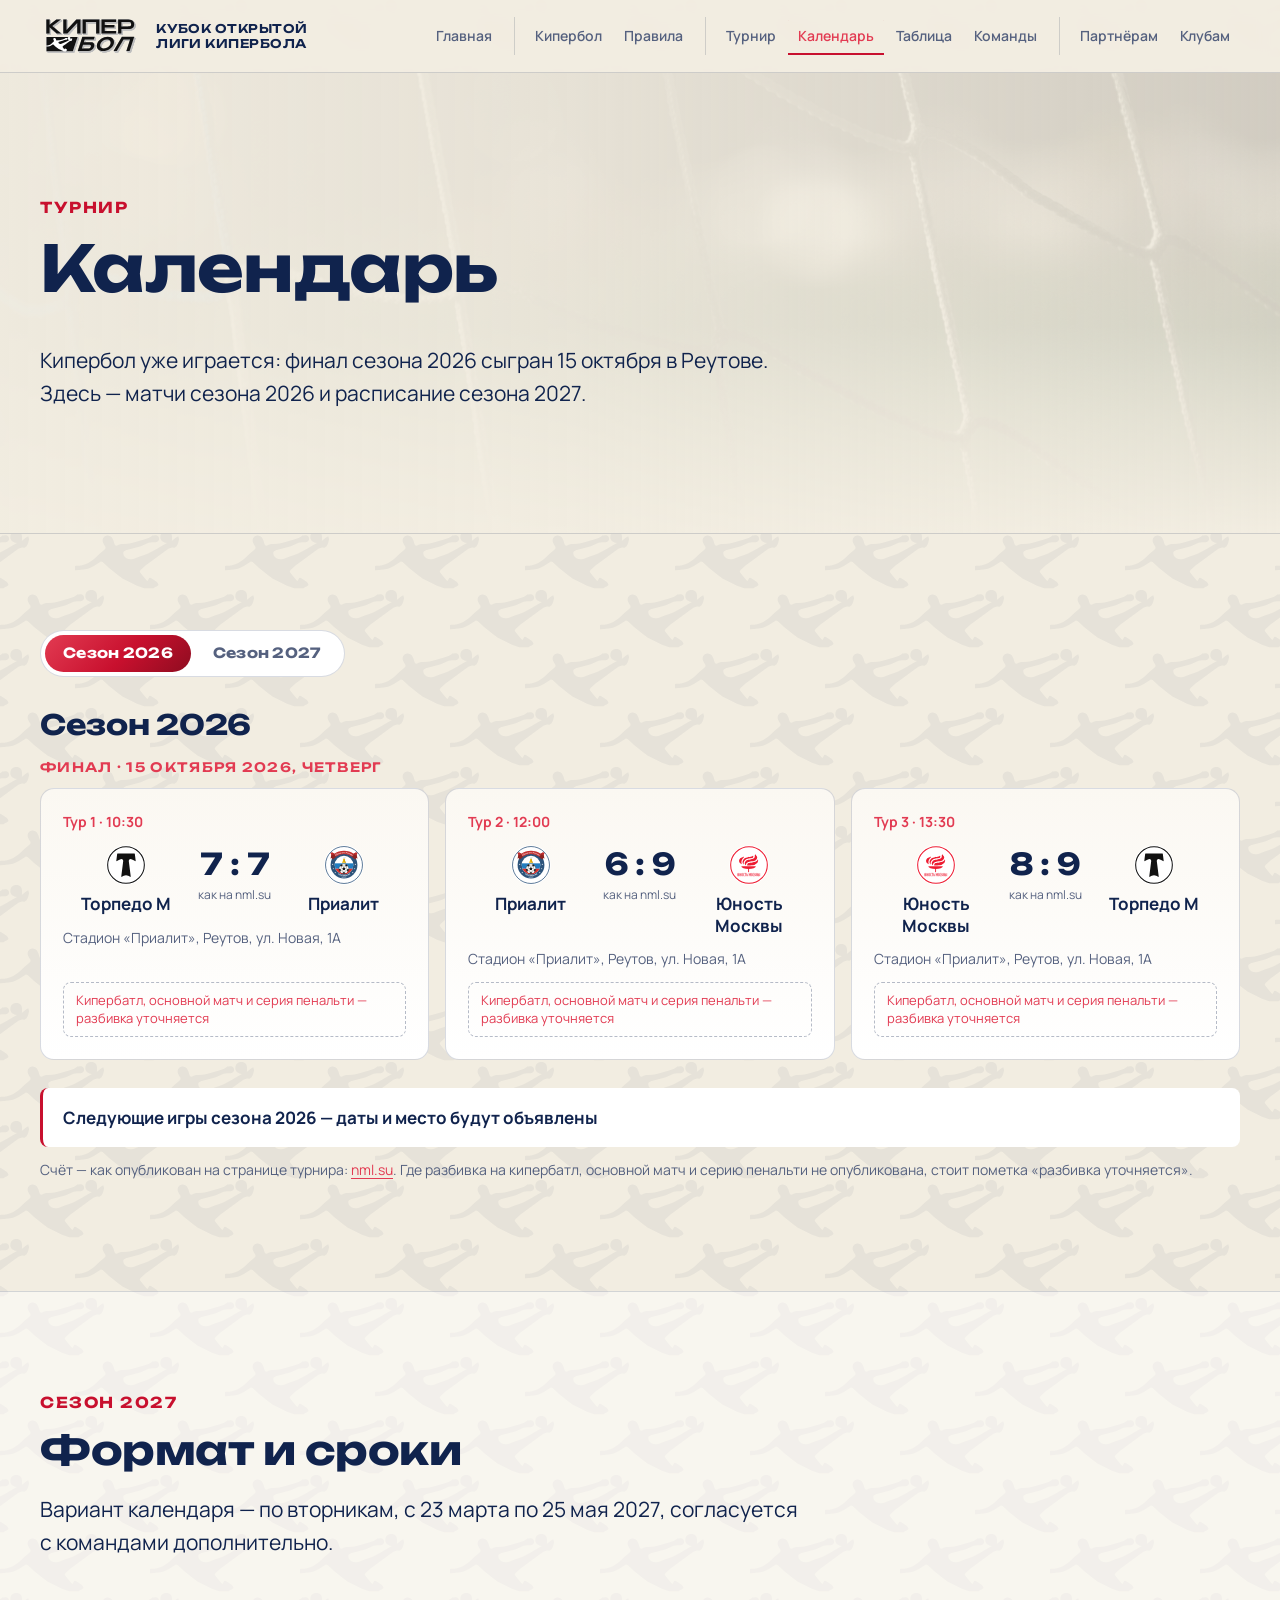
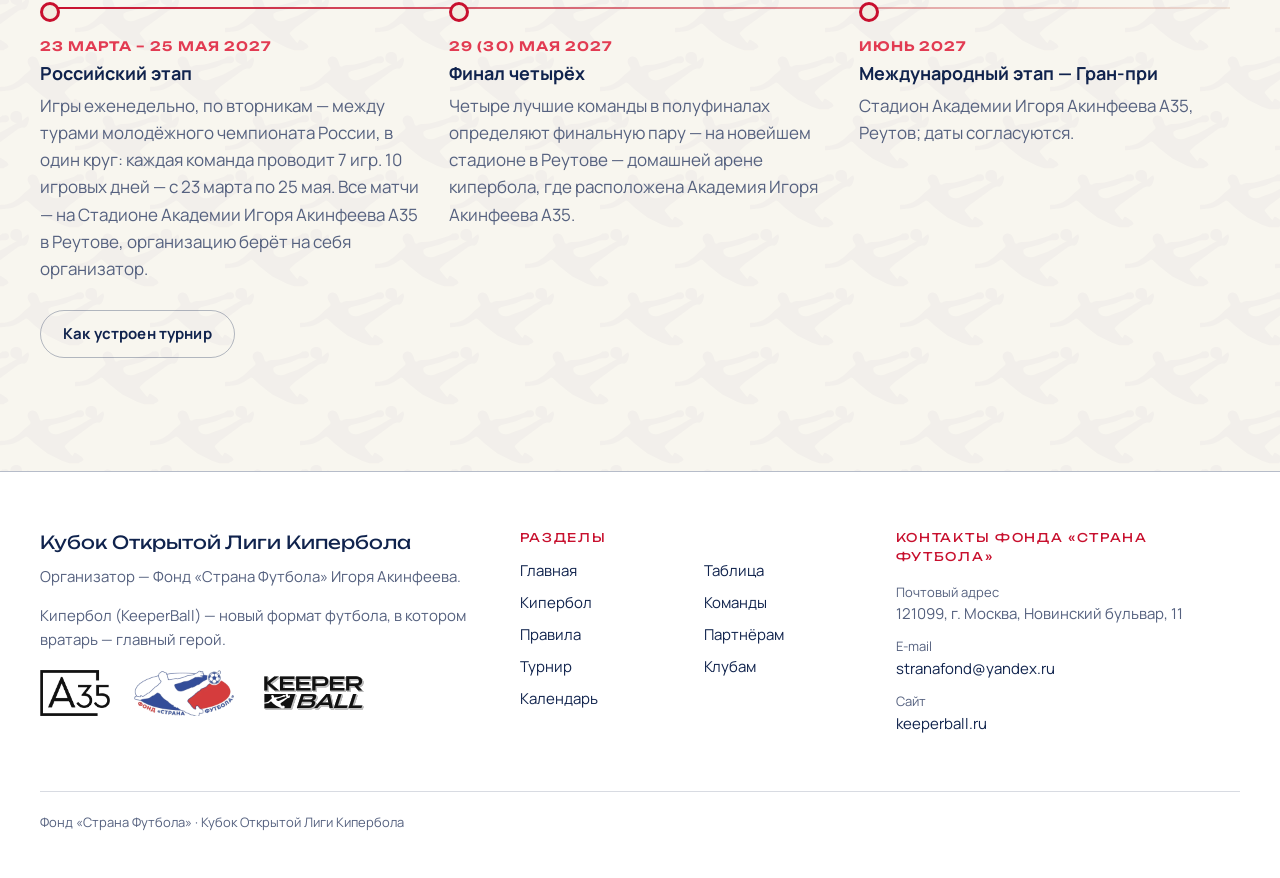
==== commit e57d4225: "Сайт совпадает с презентацией редакции 5: светлая гамма, новый календарь 2027, схемы полей, контакты" ====
--- a/kalendar.html
+++ b/kalendar.html
@@ -4,7 +4,7 @@
   <meta charset="utf-8">
   <meta name="viewport" content="width=device-width, initial-scale=1">
   <title>Календарь | Кубок Открытой Лиги Кипербола</title>
-  <meta name="description" content="Календарь матчей: сезон 2026 — финал 15 октября 2026 в Реутове; сезон 2027 — российский этап с марта 2027.">
+  <meta name="description" content="Календарь матчей: сезон 2026 — финал 15 октября 2026 в Реутове; сезон 2027 — российский этап 23 марта – 25 мая, финал 29 (30) мая 2027.">
   <meta name="theme-color" content="#0a0a0c">
   <link rel="icon" type="image/png" href="assets/brand/favicon.png">
   <link rel="preconnect" href="https://fonts.googleapis.com">
@@ -12,15 +12,16 @@
   <link rel="stylesheet" href="https://fonts.googleapis.com/css2?family=Manrope:wght@400;500;600;700;800&family=Unbounded:wght@500;600;700&display=swap">
   <link rel="stylesheet" href="assets/css/site.css">
   <link rel="stylesheet" href="assets/css/pages/kalendar.css">
+  <link rel="stylesheet" href="assets/css/site-cska.css">
   <script>document.documentElement.classList.add("js");</script>
 </head>
-<body>
+<body class="theme-cska">
 <a class="skip-link" href="#main">К содержимому</a>
 <!-- header:start -->
 <header class="site-header">
   <div class="wrap site-header__inner">
     <a class="site-brand" href="index.html">
-      <img src="assets/brand/shield-small.png" alt="Кипербол" width="61" height="46">
+      <img src="assets/brand/kiperbol-3d-chernyy.svg" alt="Кипербол" width="102" height="46">
       <span class="site-brand__text">Кубок Открытой<br>Лиги Кипербола</span>
     </a>
     <button class="site-nav__toggle" type="button" aria-expanded="false" aria-controls="site-nav">
@@ -75,23 +76,23 @@
       <div class="section__head">
         <p class="eyebrow">Сезон 2027</p>
         <h2 class="section__title" id="format-title">Формат и сроки</h2>
-        <p class="lead">Расписание матчей появится перед стартом сезона в марте 2027.</p>
+        <p class="lead">Вариант календаря — по вторникам, с 23 марта по 25 мая 2027, согласуется с командами дополнительно.</p>
       </div>
       <ol class="timeline timeline--row" style="--steps: 3">
         <li class="timeline__item">
-          <span class="timeline__date">Март – ноябрь 2027</span>
+          <span class="timeline__date">23 марта – 25 мая 2027</span>
           <span class="timeline__title">Российский этап</span>
-          <p class="timeline__text">Игры еженедельно, между турами молодёжного чемпионата России (ориентировочно — по вторникам), в один круг — каждая команда сыграет с каждой по одному матчу. Все матчи — в Реутове, организацию берёт на себя организатор.</p>
+          <p class="timeline__text">Игры еженедельно, по вторникам — между турами молодёжного чемпионата России, в один круг: каждая команда проводит 7 игр. 10 игровых дней — с 23 марта по 25 мая. Все матчи — на Стадионе Академии Игоря Акинфеева А35 в Реутове, организацию берёт на себя организатор.</p>
         </li>
         <li class="timeline__item">
-          <span class="timeline__date">Конец мая – начало июня</span>
+          <span class="timeline__date">29 (30) мая 2027</span>
           <span class="timeline__title">Финал четырёх</span>
-          <p class="timeline__text">Четыре финалиста российского этапа играют на новейшем стадионе в Реутове — домашней арене кипербола, где расположена Академия А35 Игоря Акинфеева.</p>
+          <p class="timeline__text">Четыре лучшие команды в полуфиналах определяют финальную пару — на новейшем стадионе в Реутове — домашней арене кипербола, где расположена Академия Игоря Акинфеева А35.</p>
         </li>
         <li class="timeline__item">
           <span class="timeline__date">Июнь 2027</span>
           <span class="timeline__title">Международный этап — Гран-при</span>
-          <p class="timeline__text">Академия А35, Реутов; даты согласуются.</p>
+          <p class="timeline__text">Стадион Академии Игоря Акинфеева А35, Реутов; даты согласуются.</p>
         </li>
       </ol>
       <p class="section__more"><a class="btn btn--ghost" href="turnir.html">Как устроен турнир</a></p>
@@ -108,6 +109,11 @@
         <p class="site-footer__title">Кубок Открытой Лиги Кипербола</p>
         <p>Организатор — Фонд «Страна Футбола» Игоря Акинфеева.</p>
         <p>Кипербол (KeeperBall) — новый формат футбола, в котором вратарь — главный герой.</p>
+        <div class="site-footer__logos">
+          <img src="assets/brand/a35-logo.png" alt="А35 — Академия Игоря Акинфеева" width="900" height="594" decoding="async">
+          <img src="assets/brand/fond-strana-futbola.png" alt="Фонд «Страна Футбола»" width="1200" height="552" decoding="async">
+          <img src="assets/brand/keeperball-3d-chernyy.svg" alt="KEEPERBALL" width="1207" height="493" decoding="async">
+        </div>
       </div>
       <nav aria-label="Меню в подвале">
         <p class="site-footer__heading">Разделы</p>
@@ -124,14 +130,14 @@
         </ul>
       </nav>
       <div>
-        <p class="site-footer__heading">Контакты</p>
+        <p class="site-footer__heading">Контакты Фонда «Страна Футбола»</p>
         <dl class="site-footer__contacts">
-          <dt>Почта</dt>
-          <dd><a data-contact="email" class="placeholder">[ПОЧТА — впиши]</a></dd>
-          <dt>Телефон</dt>
-          <dd><a data-contact="phone" class="placeholder">[ТЕЛЕФОН — впиши]</a></dd>
-          <dt>Соцсети</dt>
-          <dd><a data-contact="social" class="placeholder">[ТЕЛЕГРАМ/ВК — впиши]</a></dd>
+          <dt>Почтовый адрес</dt>
+          <dd>121099, г. Москва, Новинский бульвар, 11</dd>
+          <dt>E-mail</dt>
+          <dd><a data-contact="email" href="mailto:stranafond@yandex.ru">stranafond@yandex.ru</a></dd>
+          <dt>Сайт</dt>
+          <dd><a href="https://keeperball.ru">keeperball.ru</a></dd>
         </dl>
       </div>
     </div>
--- a/assets/css/site.css
+++ b/assets/css/site.css
@@ -426,10 +426,10 @@
 .home-hero__inner { display: grid; gap: 32px; align-items: center; }
 @media (min-width: 980px) { .home-hero__inner { grid-template-columns: minmax(0, 1.25fr) minmax(0, 0.75fr); } }
 .home-hero__logo img {
-  width: 100%; max-width: 440px; margin: 0 auto;
+  width: 100%; max-width: 520px; margin: 0 auto;   /* шире щита: логотип горизонтальный, 2.2:1 */
   filter: drop-shadow(0 18px 22px rgba(0,0,0,.7)) drop-shadow(0 0 36px rgba(196,120,80,.35));
 }
-@media (max-width: 979px) { .home-hero__logo { order: -1; } .home-hero__logo img { max-width: 300px; margin: 0; } }
+@media (max-width: 979px) { .home-hero__logo { order: -1; } .home-hero__logo img { max-width: 340px; margin: 0; } }
 .home-hero__stages {
   list-style: none; margin: 0 0 28px; padding: 0;
   display: grid; gap: 12px; grid-template-columns: 1fr; max-width: 640px;
@@ -505,7 +505,7 @@
   .site-footer a { color: #111; }
   .placeholder { color: #8a5a00; background: #fff6d6; }
   .home-hero__stages li, .home-teams li, .team-mark, .chips li { background: #fff !important; }
-  .home-hero__logo img { filter: none; max-width: 200px; }
+  .home-hero__logo img { filter: none; max-width: 240px; }
   .home-media__bg { display: none; }
 }
 
@@ -541,3 +541,23 @@
      сливался с фоном. Белый кружок нужен именно ему. */
   .slide .teams img.team-emblem[src*="master-saturn"] { background: #fff !important; }
 }
+
+/* Логотипы в подвале: А35, Фонд «Страна Футбола», KEEPERBALL — как на обложке и в углах слайдов презентации */
+.site-footer__logos { display: flex; flex-wrap: wrap; align-items: center; gap: 18px 24px; margin-top: 18px; }
+.site-footer__logos img { display: block; width: auto; height: 46px; }
+
+/* Пункты внутри карточки (как тире в презентации) */
+.card__list { margin: 8px 0 0; padding: 0; list-style: none; color: var(--c-muted); }
+.card__list li { margin: 0 0 6px; padding-left: 16px; position: relative; }
+.card__list li::before { content: "—"; position: absolute; left: 0; color: var(--c-copper); }
+.card .card__text + .card__text { margin-top: 8px; }
+
+/* Ряд фотографий: снимки целиком, без обрезки */
+.photo-row { display: grid; gap: 16px; margin-top: 24px; }
+@media (min-width: 760px) { .photo-row { grid-template-columns: repeat(3, minmax(0, 1fr)); align-items: start; } }
+.photo-row figure { margin: 0; }
+.photo-row img { display: block; width: 100%; height: auto; border-radius: 12px; }
+.photo-row figcaption { margin-top: 8px; font-size: 14px; color: var(--c-muted); }
+
+/* Фото награждения Кубка Игоря Акинфеева под цифрой медиаохвата — целиком */
+.stat__photo { display: block; width: 100%; height: auto; margin-top: 16px; border-radius: 12px; }
--- a/assets/css/site-cska.css
+++ b/assets/css/site-cska.css
@@ -0,0 +1,75 @@
+/* ==========================================================================
+   Светлая гамма сайта — та же, что у презентации: слоновая кость,
+   тёмно-синий и красный (цвета ЦСКА, эмблема клуба не используется).
+   Подключается после site.css и стилей страниц; включается классом
+   `theme-cska` на <body>. Прежняя тёмная гамма остаётся в site.css.
+   ========================================================================== */
+
+.theme-cska {
+  --c-bg: #F2EDE1;
+  --c-surface: #FFFFFF;
+  --c-surface-2: #FBF8F2;
+  --c-copper: #C8102E;
+  --c-copper-light: #E23B52;
+  --c-copper-dark: #8E0C20;
+  --c-text: #10234D;
+  --c-muted: #55617F;
+  --c-line: rgba(16, 35, 77, 0.16);
+  --c-line-strong: rgba(16, 35, 77, 0.30);
+  --c-on-copper: #FFFFFF;
+  --g-copper: linear-gradient(135deg, #E23B52 0%, #C8102E 55%, #8E0C20 100%);
+  --g-carbon: none;                       /* карбоновая текстура — только для тёмной гаммы */
+  --shadow: 0 14px 30px rgba(16, 35, 77, 0.12);
+}
+
+/* Водяной знак — силуэт вратаря полем, как на слайдах презентации.
+   Плитка бесшовная: стыки совпадают при любом размере окна. */
+body.theme-cska {
+  background-color: var(--c-bg);
+  background-image: url("../brand/vodyanoy-znak-sayt.svg");
+  background-repeat: repeat;   /* без attachment: fixed — на iOS он не работает,
+                                  и знак перестаёт тянуться по всей длине страницы */
+}
+/* Секции прозрачны, иначе знак под ними не виден */
+.theme-cska .section--surface { background: rgba(255, 255, 255, 0.45); background-image: none; }
+
+/* ---------- Места, где тёмный фон зашит мимо токенов ---------- */
+.theme-cska .site-header { background: rgba(242, 237, 225, 0.92); }
+
+/* Фотографии на светлом фоне приглушены — иначе текст по ним не читается */
+.theme-cska .page-hero__media { background-color: #EDE7D9; }
+.theme-cska .page-hero__media img { opacity: 0.28; }
+.theme-cska .page-hero::after {
+  background:
+    linear-gradient(90deg, rgba(242,237,225,0.94) 0%, rgba(242,237,225,0.82) 45%, rgba(242,237,225,0.5) 100%),
+    linear-gradient(0deg, rgba(242,237,225,1) 0%, rgba(242,237,225,0) 45%);
+}
+.theme-cska .home-media { background-color: var(--c-bg); }
+.theme-cska .home-media__bg { background-color: #EDE7D9; }
+.theme-cska .home-media__bg img { opacity: 0.3; }
+.theme-cska .home-media__bg::after {
+  background: linear-gradient(90deg, rgba(242,237,225,0.94) 0%, rgba(242,237,225,0.6) 60%, rgba(242,237,225,0.4) 100%);
+}
+.theme-cska .home-hero__stages li { background: #FFFFFF; }
+
+/* Логотип: на кости тень от щита не нужна */
+.theme-cska .home-hero__logo img { filter: drop-shadow(0 10px 18px rgba(16, 35, 77, 0.18)); }
+
+/* Подвал в тёмной гамме был почти чёрным — на светлом сайте он белый */
+.theme-cska .site-footer {
+  background: #FFFFFF;
+  border-top: 1px solid var(--c-line-strong);
+  color: var(--c-muted);
+}
+.theme-cska .placeholder { color: #8A5A00; background: #FFF6D6; }
+
+/* ---------- Типографика: как в презентации ----------
+   Надзаголовок набран той же гарнитурой, что заголовок, и крупнее прежних 12 px. */
+.theme-cska .eyebrow {
+  font-family: var(--font-display);
+  font-size: 15px;
+  font-weight: 700;
+  letter-spacing: 0.1em;
+  color: var(--c-copper);
+}
+.theme-cska .copper { color: var(--c-copper); }
